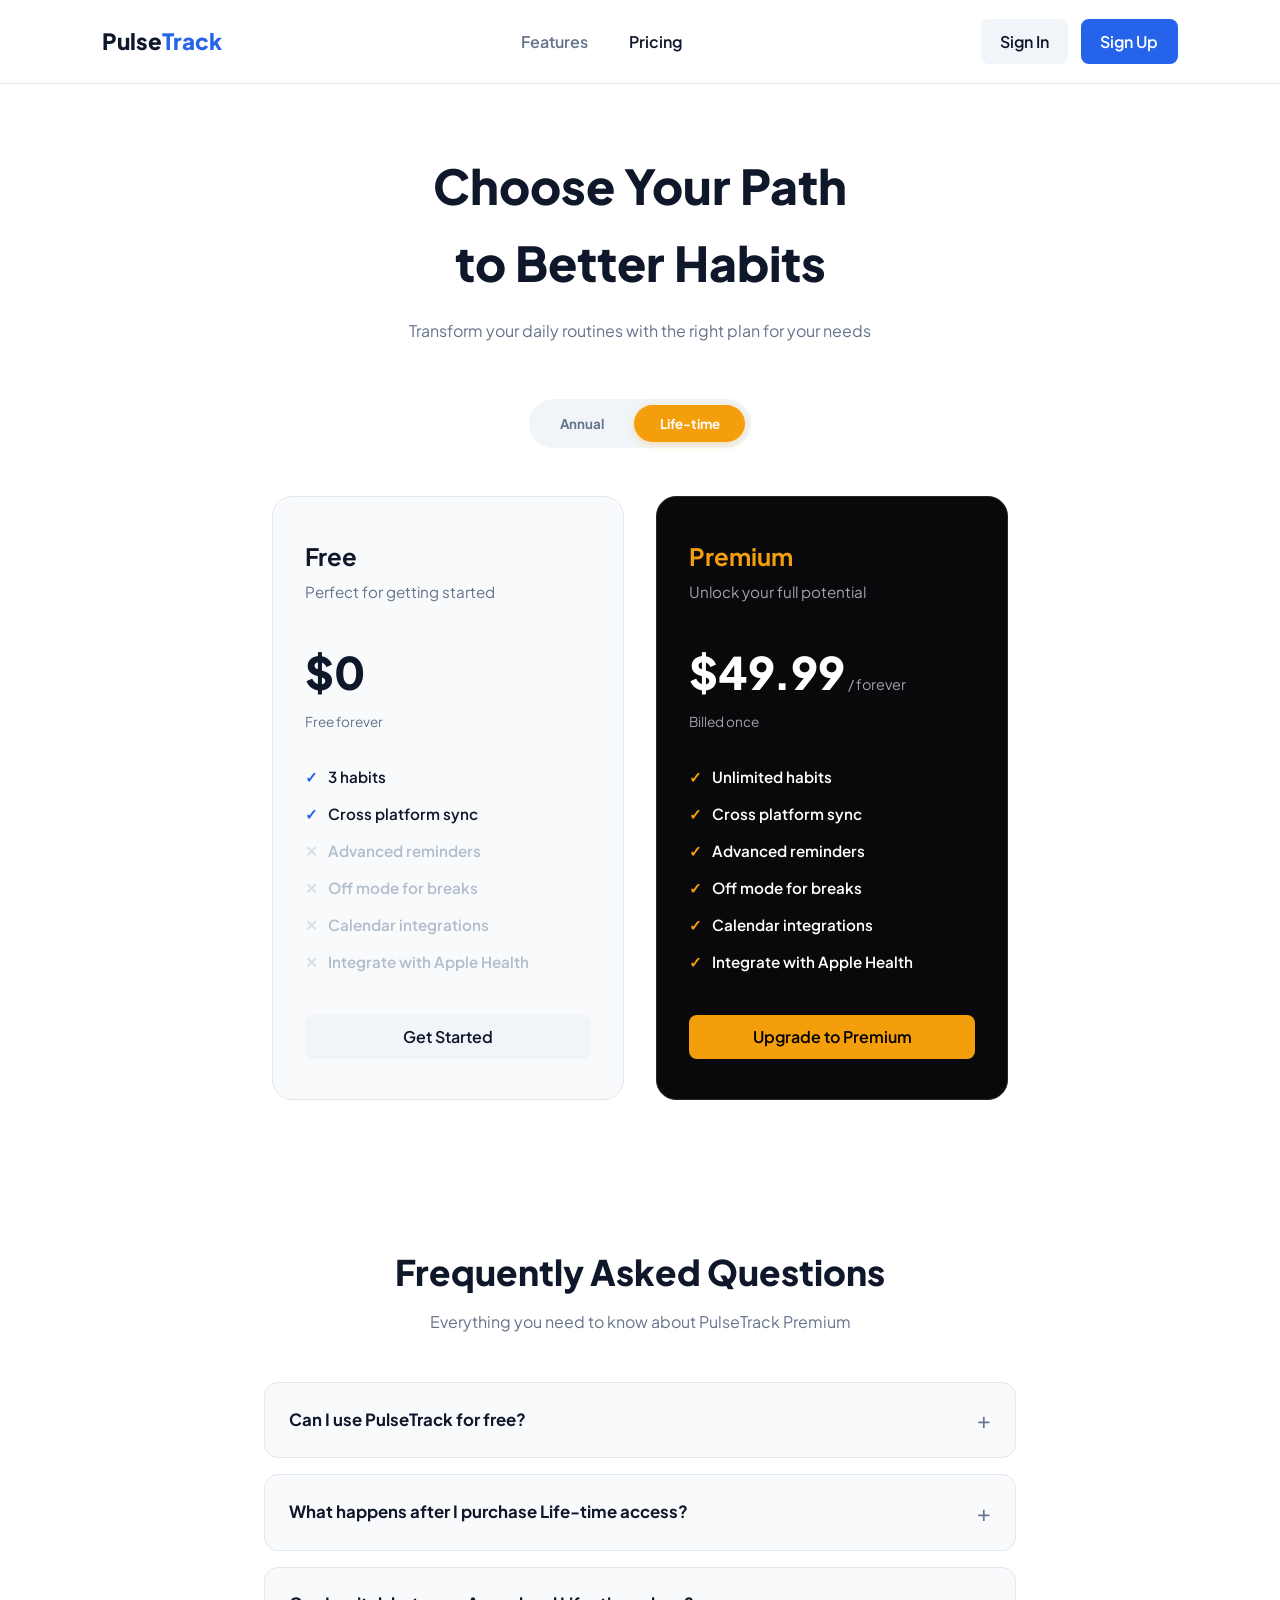
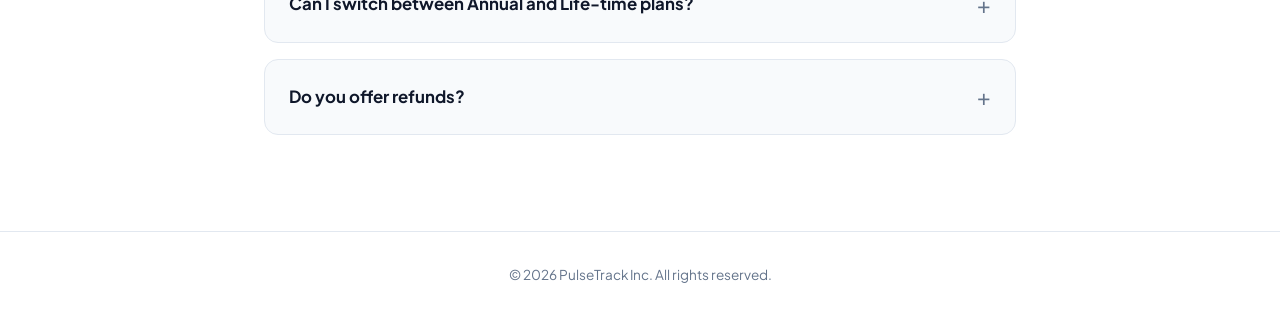
==== pricing.html @ 884001c9 "Landing Page" ====
<!DOCTYPE html>
<html lang="en">
<head>
  <meta charset="UTF-8">
  <meta name="viewport" content="width=device-width, initial-scale=1.0">
  <title>Pricing — PulseTrack</title>
  <link rel="stylesheet" href="style.css">
  <link rel="preconnect" href="https://fonts.googleapis.com">
  <link rel="preconnect" href="https://fonts.gstatic.com" crossorigin>
  <link href="https://fonts.googleapis.com/css2?family=Plus+Jakarta+Sans:wght@400;600;700;800&display=swap" rel="stylesheet">
</head>
<body>

  <!-- Sticky Navbar -->
  <header class="navbar">
    <div class="logo"><a href="index.html">Pulse<span>Track</span></a></div>
    <nav class="nav-links">
      <a href="index.html#features">Features</a>
      <a href="pricing.html" style="color: var(--text-main);">Pricing</a>
    </nav>
    <div class="nav-actions">
      <a href="#" class="btn-signin">Sign In</a>
      <a href="#" class="btn-signup">Sign Up</a>
    </div>
  </header>

  <!-- Pricing Hero -->
  <section class="pricing-hero">
    <h1>Choose Your Path <br>to Better Habits</h1>
    <p class="subtitle">Transform your daily routines with the right plan for your needs</p>

    <!-- Billing Toggle -->
    <div class="pricing-toggle-container">
      <div class="pricing-toggle">
        <button class="toggle-btn" id="annualBtn">Annual</button>
        <button class="toggle-btn active" id="lifetimeBtn">Life-time</button>
      </div>
    </div>

    <!-- Pricing Cards Grid -->
    <section class="pricing-grid">
      
      <!-- Free Card -->
      <div class="pricing-card free">
        <div>
          <h2 class="plan-title">Free</h2>
          <p class="plan-subtitle">Perfect for getting started</p>
          
          <div class="price-box">
            <span class="price">$0</span>
            <div class="billing-note">Free forever</div>
          </div>

          <ul class="feature-list">
            <li><span class="check-icon">✓</span> 3 habits</li>
            <li><span class="check-icon">✓</span> Cross platform sync</li>
            <li class="disabled"><span class="cross-icon">✕</span> Advanced reminders</li>
            <li class="disabled"><span class="cross-icon">✕</span> Off mode for breaks</li>
            <li class="disabled"><span class="cross-icon">✕</span> Calendar integrations</li>
            <li class="disabled"><span class="cross-icon">✕</span> Integrate with Apple Health</li>
          </ul>
        </div>

        <a href="#" class="btn-signin" style="text-align: center; display: block; text-decoration: none;">Get Started</a>
      </div>

      <!-- Premium Card -->
      <div class="pricing-card premium">
        <div>
          <h2 class="plan-title">Premium</h2>
          <p class="plan-subtitle">Unlock your full potential</p>
          
          <div class="price-box">
            <span class="price" id="premiumPrice">$49.99</span> 
            <span class="price-period" id="premiumPeriod">/ forever</span>
            <div class="billing-note" id="premiumNote">Billed once</div>
          </div>

          <ul class="feature-list">
            <li><span class="check-icon">✓</span> Unlimited habits</li>
            <li><span class="check-icon">✓</span> Cross platform sync</li>
            <li><span class="check-icon">✓</span> Advanced reminders</li>
            <li><span class="check-icon">✓</span> Off mode for breaks</li>
            <li><span class="check-icon">✓</span> Calendar integrations</li>
            <li><span class="check-icon">✓</span> Integrate with Apple Health</li>
          </ul>
        </div>

        <a href="#" class="btn-signup" style="text-align: center; display: block; text-decoration: none; background: #f59e0b; color: #000;">Upgrade to Premium</a>
      </div>

    </section>
  </section>

  <!-- FAQ Section (Habitify Style) -->
  <section class="faq-section">
    <h2 class="faq-title">Frequently Asked Questions</h2>
    <p class="faq-subtitle">Everything you need to know about PulseTrack Premium</p>

    <div class="faq-container">
      <details class="faq-item">
        <summary class="faq-question">
          <span>Can I use PulseTrack for free?</span>
          <span class="faq-icon">+</span>
        </summary>
        <div class="faq-answer">
          <p>Yes! Our Free plan includes up to 3 habits and basic cross-platform syncing, completely free forever with no credit card required.</p>
        </div>
      </details>

      <details class="faq-item">
        <summary class="faq-question">
          <span>What happens after I purchase Life-time access?</span>
          <span class="faq-icon">+</span>
        </summary>
        <div class="faq-answer">
          <p>You get unlimited access to all current and future Premium features across iOS, Android, macOS, and Web with a single, one-time payment.</p>
        </div>
      </details>

      <details class="faq-item">
        <summary class="faq-question">
          <span>Can I switch between Annual and Life-time plans?</span>
          <span class="faq-icon">+</span>
        </summary>
        <div class="faq-answer">
          <p>Absolutely. If you are on an Annual subscription, you can upgrade to the Life-time plan at any time through your account settings.</p>
        </div>
      </details>

      <details class="faq-item">
        <summary class="faq-question">
          <span>Do you offer refunds?</span>
          <span class="faq-icon">+</span>
        </summary>
        <div class="faq-answer">
          <p>We offer a 14-day money-back guarantee for all Premium purchases if you're not completely satisfied with PulseTrack.</p>
        </div>
      </details>
    </div>
  </section>

  <!-- Interactive Toggle Script -->
  <script>
    const annualBtn = document.getElementById('annualBtn');
    const lifetimeBtn = document.getElementById('lifetimeBtn');
    const premiumPrice = document.getElementById('premiumPrice');
    const premiumPeriod = document.getElementById('premiumPeriod');
    const premiumNote = document.getElementById('premiumNote');

    annualBtn.addEventListener('click', () => {
      annualBtn.classList.add('active');
      lifetimeBtn.classList.remove('active');
      
      premiumPrice.textContent = '$1.75';
      premiumPeriod.textContent = '/ month';
      premiumNote.textContent = 'Billed annually at $20.99';
    });

    lifetimeBtn.addEventListener('click', () => {
      lifetimeBtn.classList.add('active');
      annualBtn.classList.remove('active');
      
      premiumPrice.textContent = '$49.99';
      premiumPeriod.textContent = '/ forever';
      premiumNote.textContent = 'Billed once';
    });
  </script>

  <footer>
    <p>© 2026 PulseTrack Inc. All rights reserved.</p>
  </footer>

</body>
</html>
---- style.css ----
/* Base Resets & Variables */
:root {
  --bg-color: #ffffff;
  --card-bg: #f8fafc;
  --text-main: #0f172a;
  --text-muted: #64748b;
  --accent-color: #2563eb;
  --primary-btn: #2563eb;
  --primary-btn-hover: #1d4ed8;
  --border-color: #e2e8f0;
  --gradient: linear-gradient(135deg, #2563eb 0%, #7c3aed 100%);
}

* {
  box-sizing: border-box;
  margin: 0;
  padding: 0;
  font-family: 'Plus Jakarta Sans', sans-serif;
}

body {
  background-color: var(--bg-color);
  color: var(--text-main);
  line-height: 1.6;
}

/* Navbar */
.navbar {
  display: flex;
  justify-content: space-between;
  align-items: center;
  padding: 1.2rem 8%;
  background: rgba(255, 255, 255, 0.9);
  backdrop-filter: blur(12px);
  position: sticky;
  top: 0;
  z-index: 100;
  border-bottom: 1px solid var(--border-color);
}

.logo a {
  font-weight: 800;
  font-size: 1.4rem;
  color: var(--text-main);
  text-decoration: none;
}

.logo span {
  color: var(--accent-color);
}

.nav-links a {
  color: var(--text-muted);
  text-decoration: none;
  margin: 0 1.2rem;
  font-weight: 600;
  transition: color 0.3s;
}

.nav-links a:hover {
  color: var(--text-main);
}

.nav-actions {
  display: flex;
  align-items: center;
  gap: 0.8rem;
}

.btn-signin {
  background: #f1f5f9;
  color: var(--text-main);
  border: none;
  padding: 0.6rem 1.2rem;
  border-radius: 8px;
  font-weight: 600;
  cursor: pointer;
  text-decoration: none;
}

.btn-signup {
  background: var(--primary-btn);
  color: #ffffff;
  border: none;
  padding: 0.6rem 1.2rem;
  border-radius: 8px;
  font-weight: 600;
  cursor: pointer;
  text-decoration: none;
  transition: background 0.2s;
}

.btn-signup:hover {
  background: var(--primary-btn-hover);
}

/* Hero Section */
.hero {
  text-align: center;
  padding: 4rem 1rem 3rem;
  max-width: 1100px;
  margin: 0 auto;
}

.rating-badge {
  display: inline-block;
  background: #eff6ff;
  border: 1px solid #bfdbfe;
  color: #1d4ed8;
  font-size: 0.85rem;
  font-weight: 700;
  padding: 0.4rem 1rem;
  border-radius: 20px;
  margin-bottom: 1.5rem;
}

.hero h1 {
  font-size: 3.2rem;
  font-weight: 800;
  line-height: 1.2;
  margin-bottom: 1.2rem;
}

.gradient-text {
  background: var(--gradient);
  -webkit-background-clip: text;
  background-clip: text;
  -webkit-text-fill-color: transparent;
}

.hero p {
  color: var(--text-muted);
  font-size: 1.15rem;
  margin-bottom: 2rem;
  max-width: 650px;
  margin-left: auto;
  margin-right: auto;
}

.hero-actions {
  display: flex;
  gap: 1rem;
  justify-content: center;
  margin-bottom: 3.5rem;
}

.btn-primary {
  background: var(--primary-btn);
  color: #fff;
  border: none;
  padding: 0.8rem 1.8rem;
  border-radius: 30px;
  font-weight: 700;
  font-size: 1rem;
  cursor: pointer;
  transition: transform 0.2s, box-shadow 0.2s;
  text-decoration: none;
  display: inline-block;
}

.btn-primary:hover {
  transform: translateY(-2px);
  box-shadow: 0 10px 25px rgba(37, 99, 235, 0.3);
}

.btn-secondary {
  background: transparent;
  color: var(--text-main);
  border: 1px solid var(--border-color);
  padding: 0.8rem 1.8rem;
  border-radius: 30px;
  font-weight: 600;
  cursor: pointer;
  text-decoration: none;
  display: inline-block;
}

/* 3-Phone Showcase Container */
.mockup-showcase {
  position: relative;
  display: flex;
  justify-content: center;
  align-items: center;
  gap: 1.5rem;
  max-width: 1000px;
  margin: 0 auto;
  padding: 1rem 0;
}

.glow-effect {
  position: absolute;
  top: 50%;
  left: 50%;
  transform: translate(-50%, -50%);
  width: 450px;
  height: 300px;
  background: var(--gradient);
  filter: blur(120px);
  opacity: 0.15;
  border-radius: 50%;
  z-index: 1;
}

.phone-frame {
  position: relative;
  z-index: 2;
  background: #0f172a;
  border: 4px solid #1e293b;
  border-radius: 28px;
  padding: 0.8rem;
  box-shadow: 0 20px 40px rgba(0, 0, 0, 0.12);
  width: 270px;
  flex-shrink: 0;
  transition: transform 0.3s ease;
}

.center-phone {
  z-index: 3;
  transform: scale(1.08);
  border-color: #2563eb;
  box-shadow: 0 25px 50px rgba(37, 99, 235, 0.2);
}

.side-phone { opacity: 0.9; }
.left-phone { transform: scale(0.92) rotate(-3deg); }
.right-phone { transform: scale(0.92) rotate(3deg); }

.screen-content.light-theme {
  background: #ffffff;
  color: #0f172a;
  border-radius: 20px;
  padding: 1.2rem;
  text-align: left;
}

.app-header-container {
  display: flex;
  justify-content: space-between;
  align-items: center;
  margin-bottom: 1.2rem;
}

.date-tag {
  font-size: 0.7rem;
  font-weight: 700;
  color: #2563eb;
  letter-spacing: 0.5px;
}

.app-header {
  font-size: 1.1rem;
  font-weight: 800;
  color: #0f172a;
}

.streak-badge {
  background: rgba(239, 68, 68, 0.12);
  color: #dc2626;
  font-size: 0.75rem;
  font-weight: 700;
  padding: 0.3rem 0.6rem;
  border-radius: 12px;
}

.metric-card {
  background: #f8fafc;
  padding: 0.8rem;
  border-radius: 12px;
  margin-bottom: 0.7rem;
  border: 1px solid #e2e8f0;
}

.metric-info {
  display: flex;
  justify-content: space-between;
  font-size: 0.8rem;
  margin-bottom: 0.4rem;
}

.metric-info strong { color: #0f172a; }
.metric-info span { color: #64748b; }

.progress-bar {
  background: #e2e8f0;
  height: 6px;
  border-radius: 10px;
  overflow: hidden;
}

.progress-bar .fill {
  background: var(--gradient);
  height: 100%;
}

.reminder-card {
  display: flex;
  align-items: center;
  gap: 0.8rem;
  background: #eff6ff;
  border: 1px solid #bfdbfe;
  padding: 0.8rem;
  border-radius: 12px;
  margin-top: 0.8rem;
}

.reminder-card strong { display: block; font-size: 0.85rem; color: #1e3a8a; }
.reminder-card p { font-size: 0.75rem; color: #1d4ed8; }

/* Features Section */
.features {
  text-align: center;
  padding: 6rem 8%;
  max-width: 1200px;
  margin: 0 auto;
}

.features h2 { font-size: 2.2rem; margin-bottom: 0.5rem; }
.subtitle { color: var(--text-muted); margin-bottom: 3.5rem; }

.grid {
  display: grid;
  grid-template-columns: repeat(auto-fit, minmax(280px, 1fr));
  gap: 1.5rem;
}

.card {
  background: var(--card-bg);
  padding: 2rem;
  border-radius: 20px;
  text-align: left;
  border: 1px solid var(--border-color);
  transition: transform 0.3s ease, border-color 0.3s ease, box-shadow 0.3s ease;
}

.card:hover {
  transform: translateY(-5px);
  border-color: rgba(37, 99, 235, 0.4);
  box-shadow: 0 15px 30px rgba(0, 0, 0, 0.05);
}

.card-icon {
  display: inline-flex;
  align-items: center;
  justify-content: center;
  width: 48px;
  height: 48px;
  border-radius: 14px;
  background: #eff6ff;
  border: 1px solid #bfdbfe;
  color: #2563eb;
  margin-bottom: 1.25rem;
}

.card h3 { font-size: 1.15rem; font-weight: 700; margin-bottom: 0.6rem; }
.card p { color: var(--text-muted); font-size: 0.95rem; }

/* Habitify-Style CTA Banner */
.cta-banner {
  max-width: 1100px;
  margin: 2rem auto 6rem;
  padding: 0 1.5rem;
}

.cta-content {
  background: var(--text-main);
  color: #ffffff;
  border-radius: 24px;
  padding: 4rem 2rem;
  text-align: center;
}

.cta-content h2 {
  font-size: 2.2rem;
  font-weight: 800;
  margin-bottom: 1rem;
}

.cta-content p {
  color: #94a3b8;
  max-width: 550px;
  margin: 0 auto 2rem;
  font-size: 1.05rem;
}

.btn-cta {
  background: #2563eb;
  padding: 0.9rem 2.2rem;
  font-size: 1.05rem;
}

/* Pricing Section & Page Styles */
.pricing-hero {
  text-align: center;
  padding: 4rem 1rem 2rem;
  max-width: 800px;
  margin: 0 auto;
}

.pricing-hero h1 {
  font-size: 3rem;
  font-weight: 800;
  margin-bottom: 1rem;
}

.pricing-toggle-container {
  display: flex;
  justify-content: center;
  margin: 2rem 0 3rem;
}

.pricing-toggle {
  background: #f1f5f9;
  padding: 6px;
  border-radius: 30px;
  display: flex;
  gap: 4px;
}

.toggle-btn {
  border: none;
  background: transparent;
  padding: 0.6rem 1.6rem;
  border-radius: 25px;
  font-weight: 700;
  color: #64748b;
  cursor: pointer;
  transition: all 0.2s ease;
}

.toggle-btn.active {
  background: #f59e0b;
  color: #ffffff;
  box-shadow: 0 2px 8px rgba(245, 158, 11, 0.3);
}

.pricing-grid {
  display: grid;
  grid-template-columns: repeat(auto-fit, minmax(320px, 1fr));
  gap: 2rem;
  max-width: 900px;
  margin: 0 auto 3rem;
  padding: 0 1rem;
}

.pricing-card {
  border-radius: 20px;
  padding: 2.5rem 2rem;
  text-align: left;
  display: flex;
  flex-direction: column;
  justify-content: space-between;
}

.pricing-card.free {
  background: #f8fafc;
  border: 1px solid var(--border-color);
}

.pricing-card.premium {
  background: #09090b;
  color: #ffffff;
  border: 1px solid #27272a;
}

.plan-title {
  font-size: 1.5rem;
  font-weight: 700;
  margin-bottom: 0.3rem;
}

.pricing-card.premium .plan-title {
  color: #f59e0b;
}

.plan-subtitle {
  font-size: 0.95rem;
  color: var(--text-muted);
  margin-bottom: 2rem;
}

.pricing-card.premium .plan-subtitle {
  color: #a1a1aa;
}

.price-box {
  margin-bottom: 2rem;
}

.price {
  font-size: 2.8rem;
  font-weight: 800;
}

.price-period {
  font-size: 0.9rem;
  color: var(--text-muted);
}

.pricing-card.premium .price-period {
  color: #a1a1aa;
}

.billing-note {
  font-size: 0.85rem;
  color: var(--text-muted);
  margin-top: 0.2rem;
}

.pricing-card.premium .billing-note {
  color: #a1a1aa;
}

.feature-list {
  list-style: none;
  margin-bottom: 2.5rem;
}

.feature-list li {
  display: flex;
  align-items: center;
  gap: 0.6rem;
  font-weight: 600;
  font-size: 0.95rem;
  margin-bottom: 0.8rem;
}

.feature-list li.disabled {
  color: #94a3b8;
  opacity: 0.7;
}

.pricing-card.free .check-icon { color: #2563eb; }
.pricing-card.premium .check-icon { color: #f59e0b; }
.pricing-card .cross-icon { color: #cbd5e1; }

/* FAQ Section Styling */
.faq-section {
  max-width: 800px;
  margin: 4rem auto 6rem;
  padding: 0 1.5rem;
  text-align: center;
}

.faq-title {
  font-size: 2.2rem;
  font-weight: 800;
  margin-bottom: 0.5rem;
  color: var(--text-main);
}

.faq-subtitle {
  color: var(--text-muted);
  margin-bottom: 3rem;
  font-size: 1rem;
}

.faq-container {
  display: flex;
  flex-direction: column;
  gap: 1rem;
  text-align: left;
}

.faq-item {
  background: #f8fafc;
  border: 1px solid var(--border-color);
  border-radius: 14px;
  padding: 1.2rem 1.5rem;
  transition: all 0.2s ease;
  cursor: pointer;
}

.faq-item[open] {
  background: #ffffff;
  border-color: #cbd5e1;
  box-shadow: 0 10px 25px rgba(0, 0, 0, 0.04);
}

.faq-question {
  display: flex;
  justify-content: space-between;
  align-items: center;
  font-weight: 700;
  font-size: 1.05rem;
  color: var(--text-main);
  list-style: none;
}

.faq-question::-webkit-details-marker {
  display: none;
}

.faq-icon {
  font-size: 1.4rem;
  font-weight: 400;
  color: var(--text-muted);
  transition: transform 0.2s ease;
}

.faq-item[open] .faq-icon {
  transform: rotate(45deg);
}

.faq-answer {
  margin-top: 0.8rem;
  color: var(--text-muted);
  font-size: 0.95rem;
  line-height: 1.6;
}

footer {
  text-align: center;
  padding: 2rem;
  color: var(--text-muted);
  font-size: 0.85rem;
  border-top: 1px solid var(--border-color);
}
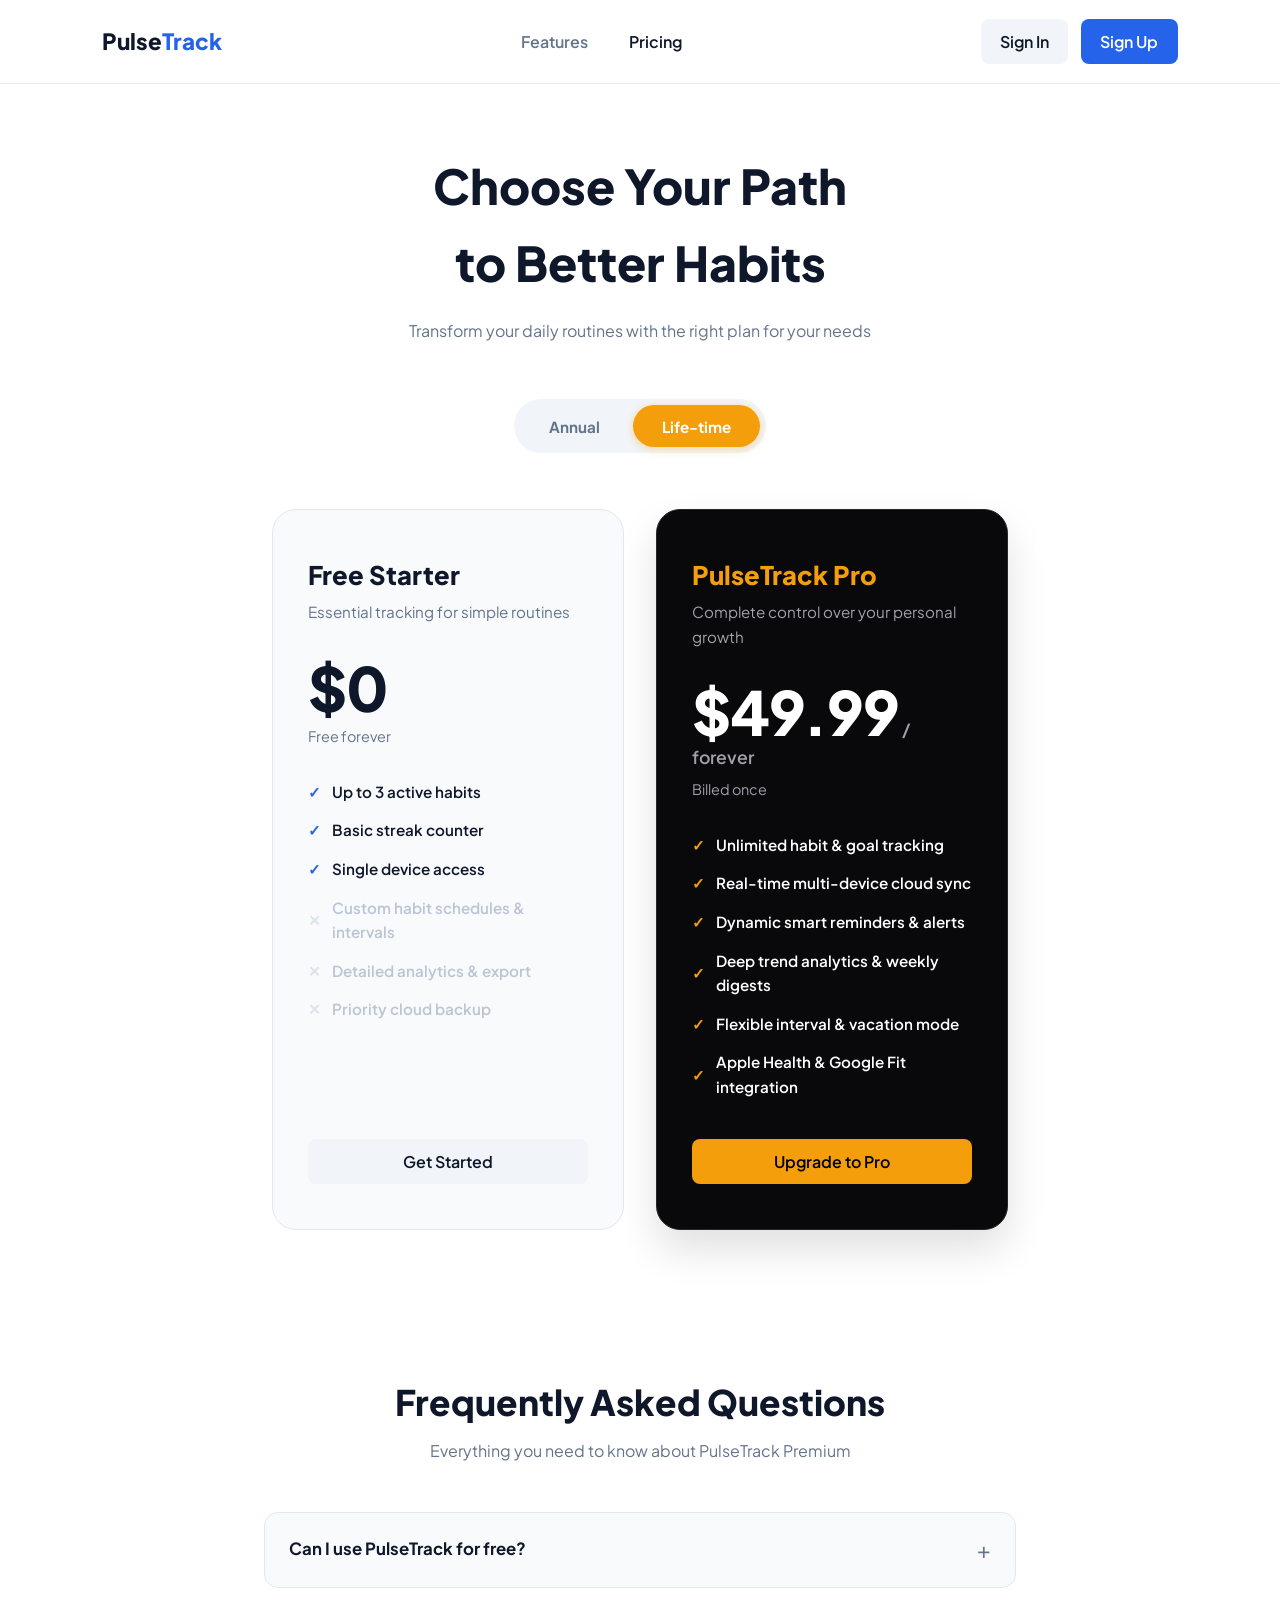
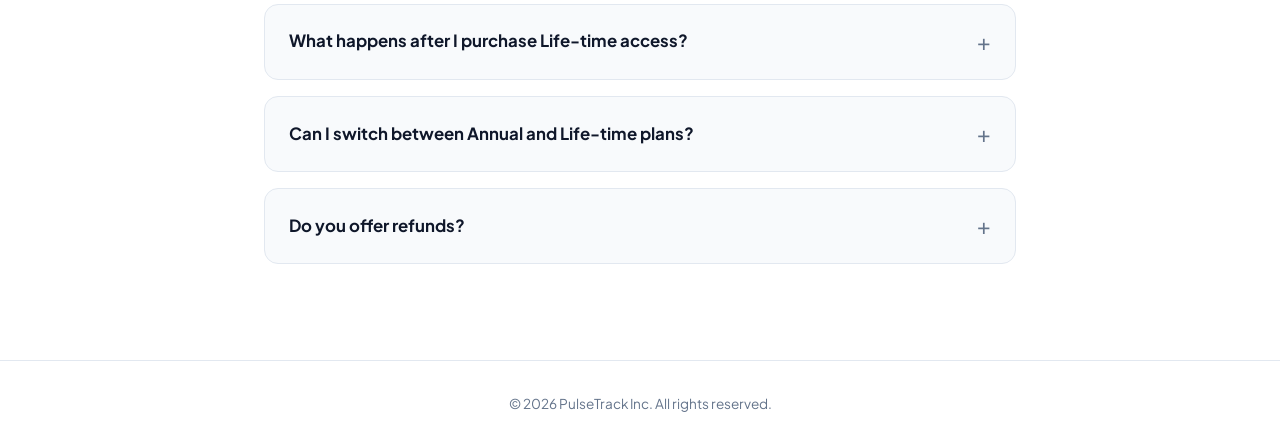
==== commit 572b43e7: "landing page" ====
--- a/pricing.html
+++ b/pricing.html
@@ -43,8 +43,8 @@
       <!-- Free Card -->
       <div class="pricing-card free">
         <div>
-          <h2 class="plan-title">Free</h2>
-          <p class="plan-subtitle">Perfect for getting started</p>
+          <h2 class="plan-title">Free Starter</h2>
+          <p class="plan-subtitle">Essential tracking for simple routines</p>
           
           <div class="price-box">
             <span class="price">$0</span>
@@ -52,12 +52,12 @@
           </div>
 
           <ul class="feature-list">
-            <li><span class="check-icon">✓</span> 3 habits</li>
-            <li><span class="check-icon">✓</span> Cross platform sync</li>
-            <li class="disabled"><span class="cross-icon">✕</span> Advanced reminders</li>
-            <li class="disabled"><span class="cross-icon">✕</span> Off mode for breaks</li>
-            <li class="disabled"><span class="cross-icon">✕</span> Calendar integrations</li>
-            <li class="disabled"><span class="cross-icon">✕</span> Integrate with Apple Health</li>
+            <li><span class="check-icon">✓</span> Up to 3 active habits</li>
+            <li><span class="check-icon">✓</span> Basic streak counter</li>
+            <li><span class="check-icon">✓</span> Single device access</li>
+            <li class="disabled"><span class="cross-icon">✕</span> Custom habit schedules & intervals</li>
+            <li class="disabled"><span class="cross-icon">✕</span> Detailed analytics & export</li>
+            <li class="disabled"><span class="cross-icon">✕</span> Priority cloud backup</li>
           </ul>
         </div>
 
@@ -67,32 +67,32 @@
       <!-- Premium Card -->
       <div class="pricing-card premium">
         <div>
-          <h2 class="plan-title">Premium</h2>
-          <p class="plan-subtitle">Unlock your full potential</p>
+          <h2 class="plan-title">PulseTrack Pro</h2>
+          <p class="plan-subtitle">Complete control over your personal growth</p>
           
-          <div class="price-box">
+          <div class="price-box" id="priceContainer">
             <span class="price" id="premiumPrice">$49.99</span> 
             <span class="price-period" id="premiumPeriod">/ forever</span>
             <div class="billing-note" id="premiumNote">Billed once</div>
           </div>
 
           <ul class="feature-list">
-            <li><span class="check-icon">✓</span> Unlimited habits</li>
-            <li><span class="check-icon">✓</span> Cross platform sync</li>
-            <li><span class="check-icon">✓</span> Advanced reminders</li>
-            <li><span class="check-icon">✓</span> Off mode for breaks</li>
-            <li><span class="check-icon">✓</span> Calendar integrations</li>
-            <li><span class="check-icon">✓</span> Integrate with Apple Health</li>
+            <li><span class="check-icon">✓</span> Unlimited habit & goal tracking</li>
+            <li><span class="check-icon">✓</span> Real-time multi-device cloud sync</li>
+            <li><span class="check-icon">✓</span> Dynamic smart reminders & alerts</li>
+            <li><span class="check-icon">✓</span> Deep trend analytics & weekly digests</li>
+            <li><span class="check-icon">✓</span> Flexible interval & vacation mode</li>
+            <li><span class="check-icon">✓</span> Apple Health & Google Fit integration</li>
           </ul>
         </div>
 
-        <a href="#" class="btn-signup" style="text-align: center; display: block; text-decoration: none; background: #f59e0b; color: #000;">Upgrade to Premium</a>
+        <a href="#" class="btn-signup" style="text-align: center; display: block; text-decoration: none; background: #f59e0b; color: #000;">Upgrade to Pro</a>
       </div>
 
     </section>
   </section>
 
-  <!-- FAQ Section (Habitify Style) -->
+  <!-- FAQ Section -->
   <section class="faq-section">
     <h2 class="faq-title">Frequently Asked Questions</h2>
     <p class="faq-subtitle">Everything you need to know about PulseTrack Premium</p>
@@ -104,7 +104,7 @@
           <span class="faq-icon">+</span>
         </summary>
         <div class="faq-answer">
-          <p>Yes! Our Free plan includes up to 3 habits and basic cross-platform syncing, completely free forever with no credit card required.</p>
+          <p>Yes! Our Free plan lets you track up to 3 active habits with core features, free forever with no credit card required.</p>
         </div>
       </details>
 
@@ -114,7 +114,7 @@
           <span class="faq-icon">+</span>
         </summary>
         <div class="faq-answer">
-          <p>You get unlimited access to all current and future Premium features across iOS, Android, macOS, and Web with a single, one-time payment.</p>
+          <p>You unlock unlimited access to all current and upcoming Pro features across iOS, Android, and Web with a single payment.</p>
         </div>
       </details>
 
@@ -124,7 +124,7 @@
           <span class="faq-icon">+</span>
         </summary>
         <div class="faq-answer">
-          <p>Absolutely. If you are on an Annual subscription, you can upgrade to the Life-time plan at any time through your account settings.</p>
+          <p>Yes, you can easily upgrade to the Life-time plan directly from your account settings at any time.</p>
         </div>
       </details>
 
@@ -134,36 +134,47 @@
           <span class="faq-icon">+</span>
         </summary>
         <div class="faq-answer">
-          <p>We offer a 14-day money-back guarantee for all Premium purchases if you're not completely satisfied with PulseTrack.</p>
+          <p>We provide a 14-day full refund guarantee if PulseTrack isn't the right fit for your routine.</p>
         </div>
       </details>
     </div>
   </section>
 
-  <!-- Interactive Toggle Script -->
+  <!-- Interactive Toggle & Blink Script -->
   <script>
     const annualBtn = document.getElementById('annualBtn');
     const lifetimeBtn = document.getElementById('lifetimeBtn');
     const premiumPrice = document.getElementById('premiumPrice');
     const premiumPeriod = document.getElementById('premiumPeriod');
     const premiumNote = document.getElementById('premiumNote');
+    const priceContainer = document.getElementById('priceContainer');
+
+    function updatePrice(price, period, note) {
+      priceContainer.classList.add('price-blink');
+      
+      setTimeout(() => {
+        premiumPrice.textContent = price;
+        premiumPeriod.textContent = period;
+        premiumNote.textContent = note;
+      }, 150);
+
+      setTimeout(() => {
+        priceContainer.classList.remove('price-blink');
+      }, 300);
+    }
 
     annualBtn.addEventListener('click', () => {
+      if (annualBtn.classList.contains('active')) return;
       annualBtn.classList.add('active');
       lifetimeBtn.classList.remove('active');
-      
-      premiumPrice.textContent = '$1.75';
-      premiumPeriod.textContent = '/ month';
-      premiumNote.textContent = 'Billed annually at $20.99';
+      updatePrice('$1.75', '/ month', 'Billed annually at $20.99');
     });
 
     lifetimeBtn.addEventListener('click', () => {
+      if (lifetimeBtn.classList.contains('active')) return;
       lifetimeBtn.classList.add('active');
       annualBtn.classList.remove('active');
-      
-      premiumPrice.textContent = '$49.99';
-      premiumPeriod.textContent = '/ forever';
-      premiumNote.textContent = 'Billed once';
+      updatePrice('$49.99', '/ forever', 'Billed once');
     });
   </script>
 
--- a/style.css
+++ b/style.css
@@ -1,3 +1,344 @@
+/* Base Resets & Variables */
+:root {
+  --bg-color: #ffffff;
+  --card-bg: #f8fafc;
+  --text-main: #0f172a;
+  --text-muted: #64748b;
+  --accent-color: #2563eb;
+  --primary-btn: #2563eb;
+  --primary-btn-hover: #1d4ed8;
+  --border-color: #e2e8f0;
+  --gradient: linear-gradient(135deg, #2563eb 0%, #7c3aed 100%);
+}
+
+* {
+  box-sizing: border-box;
+  margin: 0;
+  padding: 0;
+  font-family: 'Plus Jakarta Sans', sans-serif;
+}
+
+body {
+  background-color: var(--bg-color);
+  color: var(--text-main);
+  line-height: 1.6;
+}
+
+/* Navbar */
+.navbar {
+  display: flex;
+  justify-content: space-between;
+  align-items: center;
+  padding: 1.2rem 8%;
+  background: rgba(255, 255, 255, 0.9);
+  backdrop-filter: blur(12px);
+  position: sticky;
+  top: 0;
+  z-index: 100;
+  border-bottom: 1px solid var(--border-color);
+}
+
+.logo a {
+  font-weight: 800;
+  font-size: 1.4rem;
+  color: var(--text-main);
+  text-decoration: none;
+}
+
+.logo span {
+  color: var(--accent-color);
+}
+
+.nav-links a {
+  color: var(--text-muted);
+  text-decoration: none;
+  margin: 0 1.2rem;
+  font-weight: 600;
+  transition: color 0.3s;
+}
+
+.nav-links a:hover {
+  color: var(--text-main);
+}
+
+.nav-actions {
+  display: flex;
+  align-items: center;
+  gap: 0.8rem;
+}
+
+.btn-signin {
+  background: #f1f5f9;
+  color: var(--text-main);
+  border: none;
+  padding: 0.6rem 1.2rem;
+  border-radius: 8px;
+  font-weight: 600;
+  cursor: pointer;
+  text-decoration: none;
+}
+
+.btn-signup {
+  background: var(--primary-btn);
+  color: #ffffff;
+  border: none;
+  padding: 0.6rem 1.2rem;
+  border-radius: 8px;
+  font-weight: 600;
+  cursor: pointer;
+  text-decoration: none;
+  transition: background 0.2s;
+}
+
+.btn-signup:hover {
+  background: var(--primary-btn-hover);
+}
+
+/* Pricing Hero */
+.pricing-hero {
+  text-align: center;
+  padding: 4rem 1rem 2rem;
+  max-width: 800px;
+  margin: 0 auto;
+}
+
+.pricing-hero h1 {
+  font-size: 3rem;
+  font-weight: 800;
+  margin-bottom: 1rem;
+}
+
+.subtitle {
+  color: var(--text-muted);
+  margin-bottom: 2rem;
+}
+
+.pricing-toggle-container {
+  display: flex;
+  justify-content: center;
+  margin: 2rem 0 3.5rem;
+}
+
+.pricing-toggle {
+  background: #f1f5f9;
+  padding: 6px;
+  border-radius: 30px;
+  display: flex;
+  gap: 4px;
+}
+
+.toggle-btn {
+  border: none;
+  background: transparent;
+  padding: 0.7rem 1.8rem;
+  border-radius: 25px;
+  font-weight: 700;
+  font-size: 0.95rem;
+  color: #64748b;
+  cursor: pointer;
+  transition: all 0.2s ease;
+}
+
+.toggle-btn.active {
+  background: #f59e0b;
+  color: #ffffff;
+  box-shadow: 0 2px 10px rgba(245, 158, 11, 0.35);
+}
+
+.pricing-grid {
+  display: grid;
+  grid-template-columns: repeat(auto-fit, minmax(340px, 1fr));
+  gap: 2rem;
+  max-width: 950px;
+  margin: 0 auto 3rem;
+  padding: 0 1rem;
+}
+
+.pricing-card {
+  border-radius: 24px;
+  padding: 2.8rem 2.2rem;
+  text-align: left;
+  display: flex;
+  flex-direction: column;
+  justify-content: space-between;
+}
+
+.pricing-card.free {
+  background: #f8fafc;
+  border: 1px solid var(--border-color);
+}
+
+.pricing-card.premium {
+  background: #09090b;
+  color: #ffffff;
+  border: 1px solid #27272a;
+  box-shadow: 0 20px 40px rgba(0, 0, 0, 0.12);
+}
+
+.plan-title {
+  font-size: 1.6rem;
+  font-weight: 800;
+  margin-bottom: 0.3rem;
+}
+
+.pricing-card.premium .plan-title {
+  color: #f59e0b;
+}
+
+.plan-subtitle {
+  font-size: 0.95rem;
+  color: var(--text-muted);
+  margin-bottom: 2rem;
+}
+
+.pricing-card.premium .plan-subtitle {
+  color: #a1a1aa;
+}
+
+.price-box {
+  margin-bottom: 2rem;
+  transition: opacity 0.15s ease, transform 0.15s ease;
+}
+
+/* Blink & Scale Animation for Toggling */
+.price-blink {
+  opacity: 0.1;
+  transform: scale(0.95);
+}
+
+.price {
+  font-size: 3.8rem;
+  font-weight: 800;
+  line-height: 1;
+  letter-spacing: -1px;
+}
+
+.price-period {
+  font-size: 1.1rem;
+  font-weight: 600;
+  color: var(--text-muted);
+}
+
+.pricing-card.premium .price-period {
+  color: #a1a1aa;
+}
+
+.billing-note {
+  font-size: 0.9rem;
+  color: var(--text-muted);
+  margin-top: 0.4rem;
+}
+
+.pricing-card.premium .billing-note {
+  color: #a1a1aa;
+}
+
+.feature-list {
+  list-style: none;
+  margin-bottom: 2.5rem;
+}
+
+.feature-list li {
+  display: flex;
+  align-items: center;
+  gap: 0.7rem;
+  font-weight: 600;
+  font-size: 0.95rem;
+  margin-bottom: 0.9rem;
+}
+
+.feature-list li.disabled {
+  color: #94a3b8;
+  opacity: 0.6;
+}
+
+.pricing-card.free .check-icon { color: #2563eb; }
+.pricing-card.premium .check-icon { color: #f59e0b; }
+.pricing-card .cross-icon { color: #cbd5e1; }
+
+/* FAQ Section Styling */
+.faq-section {
+  max-width: 800px;
+  margin: 4rem auto 6rem;
+  padding: 0 1.5rem;
+  text-align: center;
+}
+
+.faq-title {
+  font-size: 2.2rem;
+  font-weight: 800;
+  margin-bottom: 0.5rem;
+  color: var(--text-main);
+}
+
+.faq-subtitle {
+  color: var(--text-muted);
+  margin-bottom: 3rem;
+  font-size: 1rem;
+}
+
+.faq-container {
+  display: flex;
+  flex-direction: column;
+  gap: 1rem;
+  text-align: left;
+}
+
+.faq-item {
+  background: #f8fafc;
+  border: 1px solid var(--border-color);
+  border-radius: 14px;
+  padding: 1.2rem 1.5rem;
+  transition: all 0.2s ease;
+  cursor: pointer;
+}
+
+.faq-item[open] {
+  background: #ffffff;
+  border-color: #cbd5e1;
+  box-shadow: 0 10px 25px rgba(0, 0, 0, 0.04);
+}
+
+.faq-question {
+  display: flex;
+  justify-content: space-between;
+  align-items: center;
+  font-weight: 700;
+  font-size: 1.05rem;
+  color: var(--text-main);
+  list-style: none;
+}
+
+.faq-question::-webkit-details-marker {
+  display: none;
+}
+
+.faq-icon {
+  font-size: 1.4rem;
+  font-weight: 400;
+  color: var(--text-muted);
+  transition: transform 0.2s ease;
+}
+
+.faq-item[open] .faq-icon {
+  transform: rotate(45deg);
+}
+
+.faq-answer {
+  margin-top: 0.8rem;
+  color: var(--text-muted);
+  font-size: 0.95rem;
+  line-height: 1.6;
+}
+
+footer {
+  text-align: center;
+  padding: 2rem;
+  color: var(--text-muted);
+  font-size: 0.85rem;
+  border-top: 1px solid var(--border-color);
+}
+
 /* Base Resets & Variables */
 :root {
   --bg-color: #ffffff;
@@ -386,232 +727,4 @@
   background: #2563eb;
   padding: 0.9rem 2.2rem;
   font-size: 1.05rem;
-}
-
-/* Pricing Section & Page Styles */
-.pricing-hero {
-  text-align: center;
-  padding: 4rem 1rem 2rem;
-  max-width: 800px;
-  margin: 0 auto;
-}
-
-.pricing-hero h1 {
-  font-size: 3rem;
-  font-weight: 800;
-  margin-bottom: 1rem;
-}
-
-.pricing-toggle-container {
-  display: flex;
-  justify-content: center;
-  margin: 2rem 0 3rem;
-}
-
-.pricing-toggle {
-  background: #f1f5f9;
-  padding: 6px;
-  border-radius: 30px;
-  display: flex;
-  gap: 4px;
-}
-
-.toggle-btn {
-  border: none;
-  background: transparent;
-  padding: 0.6rem 1.6rem;
-  border-radius: 25px;
-  font-weight: 700;
-  color: #64748b;
-  cursor: pointer;
-  transition: all 0.2s ease;
-}
-
-.toggle-btn.active {
-  background: #f59e0b;
-  color: #ffffff;
-  box-shadow: 0 2px 8px rgba(245, 158, 11, 0.3);
-}
-
-.pricing-grid {
-  display: grid;
-  grid-template-columns: repeat(auto-fit, minmax(320px, 1fr));
-  gap: 2rem;
-  max-width: 900px;
-  margin: 0 auto 3rem;
-  padding: 0 1rem;
-}
-
-.pricing-card {
-  border-radius: 20px;
-  padding: 2.5rem 2rem;
-  text-align: left;
-  display: flex;
-  flex-direction: column;
-  justify-content: space-between;
-}
-
-.pricing-card.free {
-  background: #f8fafc;
-  border: 1px solid var(--border-color);
-}
-
-.pricing-card.premium {
-  background: #09090b;
-  color: #ffffff;
-  border: 1px solid #27272a;
-}
-
-.plan-title {
-  font-size: 1.5rem;
-  font-weight: 700;
-  margin-bottom: 0.3rem;
-}
-
-.pricing-card.premium .plan-title {
-  color: #f59e0b;
-}
-
-.plan-subtitle {
-  font-size: 0.95rem;
-  color: var(--text-muted);
-  margin-bottom: 2rem;
-}
-
-.pricing-card.premium .plan-subtitle {
-  color: #a1a1aa;
-}
-
-.price-box {
-  margin-bottom: 2rem;
-}
-
-.price {
-  font-size: 2.8rem;
-  font-weight: 800;
-}
-
-.price-period {
-  font-size: 0.9rem;
-  color: var(--text-muted);
-}
-
-.pricing-card.premium .price-period {
-  color: #a1a1aa;
-}
-
-.billing-note {
-  font-size: 0.85rem;
-  color: var(--text-muted);
-  margin-top: 0.2rem;
-}
-
-.pricing-card.premium .billing-note {
-  color: #a1a1aa;
-}
-
-.feature-list {
-  list-style: none;
-  margin-bottom: 2.5rem;
-}
-
-.feature-list li {
-  display: flex;
-  align-items: center;
-  gap: 0.6rem;
-  font-weight: 600;
-  font-size: 0.95rem;
-  margin-bottom: 0.8rem;
-}
-
-.feature-list li.disabled {
-  color: #94a3b8;
-  opacity: 0.7;
-}
-
-.pricing-card.free .check-icon { color: #2563eb; }
-.pricing-card.premium .check-icon { color: #f59e0b; }
-.pricing-card .cross-icon { color: #cbd5e1; }
-
-/* FAQ Section Styling */
-.faq-section {
-  max-width: 800px;
-  margin: 4rem auto 6rem;
-  padding: 0 1.5rem;
-  text-align: center;
-}
-
-.faq-title {
-  font-size: 2.2rem;
-  font-weight: 800;
-  margin-bottom: 0.5rem;
-  color: var(--text-main);
-}
-
-.faq-subtitle {
-  color: var(--text-muted);
-  margin-bottom: 3rem;
-  font-size: 1rem;
-}
-
-.faq-container {
-  display: flex;
-  flex-direction: column;
-  gap: 1rem;
-  text-align: left;
-}
-
-.faq-item {
-  background: #f8fafc;
-  border: 1px solid var(--border-color);
-  border-radius: 14px;
-  padding: 1.2rem 1.5rem;
-  transition: all 0.2s ease;
-  cursor: pointer;
-}
-
-.faq-item[open] {
-  background: #ffffff;
-  border-color: #cbd5e1;
-  box-shadow: 0 10px 25px rgba(0, 0, 0, 0.04);
-}
-
-.faq-question {
-  display: flex;
-  justify-content: space-between;
-  align-items: center;
-  font-weight: 700;
-  font-size: 1.05rem;
-  color: var(--text-main);
-  list-style: none;
-}
-
-.faq-question::-webkit-details-marker {
-  display: none;
-}
-
-.faq-icon {
-  font-size: 1.4rem;
-  font-weight: 400;
-  color: var(--text-muted);
-  transition: transform 0.2s ease;
-}
-
-.faq-item[open] .faq-icon {
-  transform: rotate(45deg);
-}
-
-.faq-answer {
-  margin-top: 0.8rem;
-  color: var(--text-muted);
-  font-size: 0.95rem;
-  line-height: 1.6;
-}
-
-footer {
-  text-align: center;
-  padding: 2rem;
-  color: var(--text-muted);
-  font-size: 0.85rem;
-  border-top: 1px solid var(--border-color);
 }
